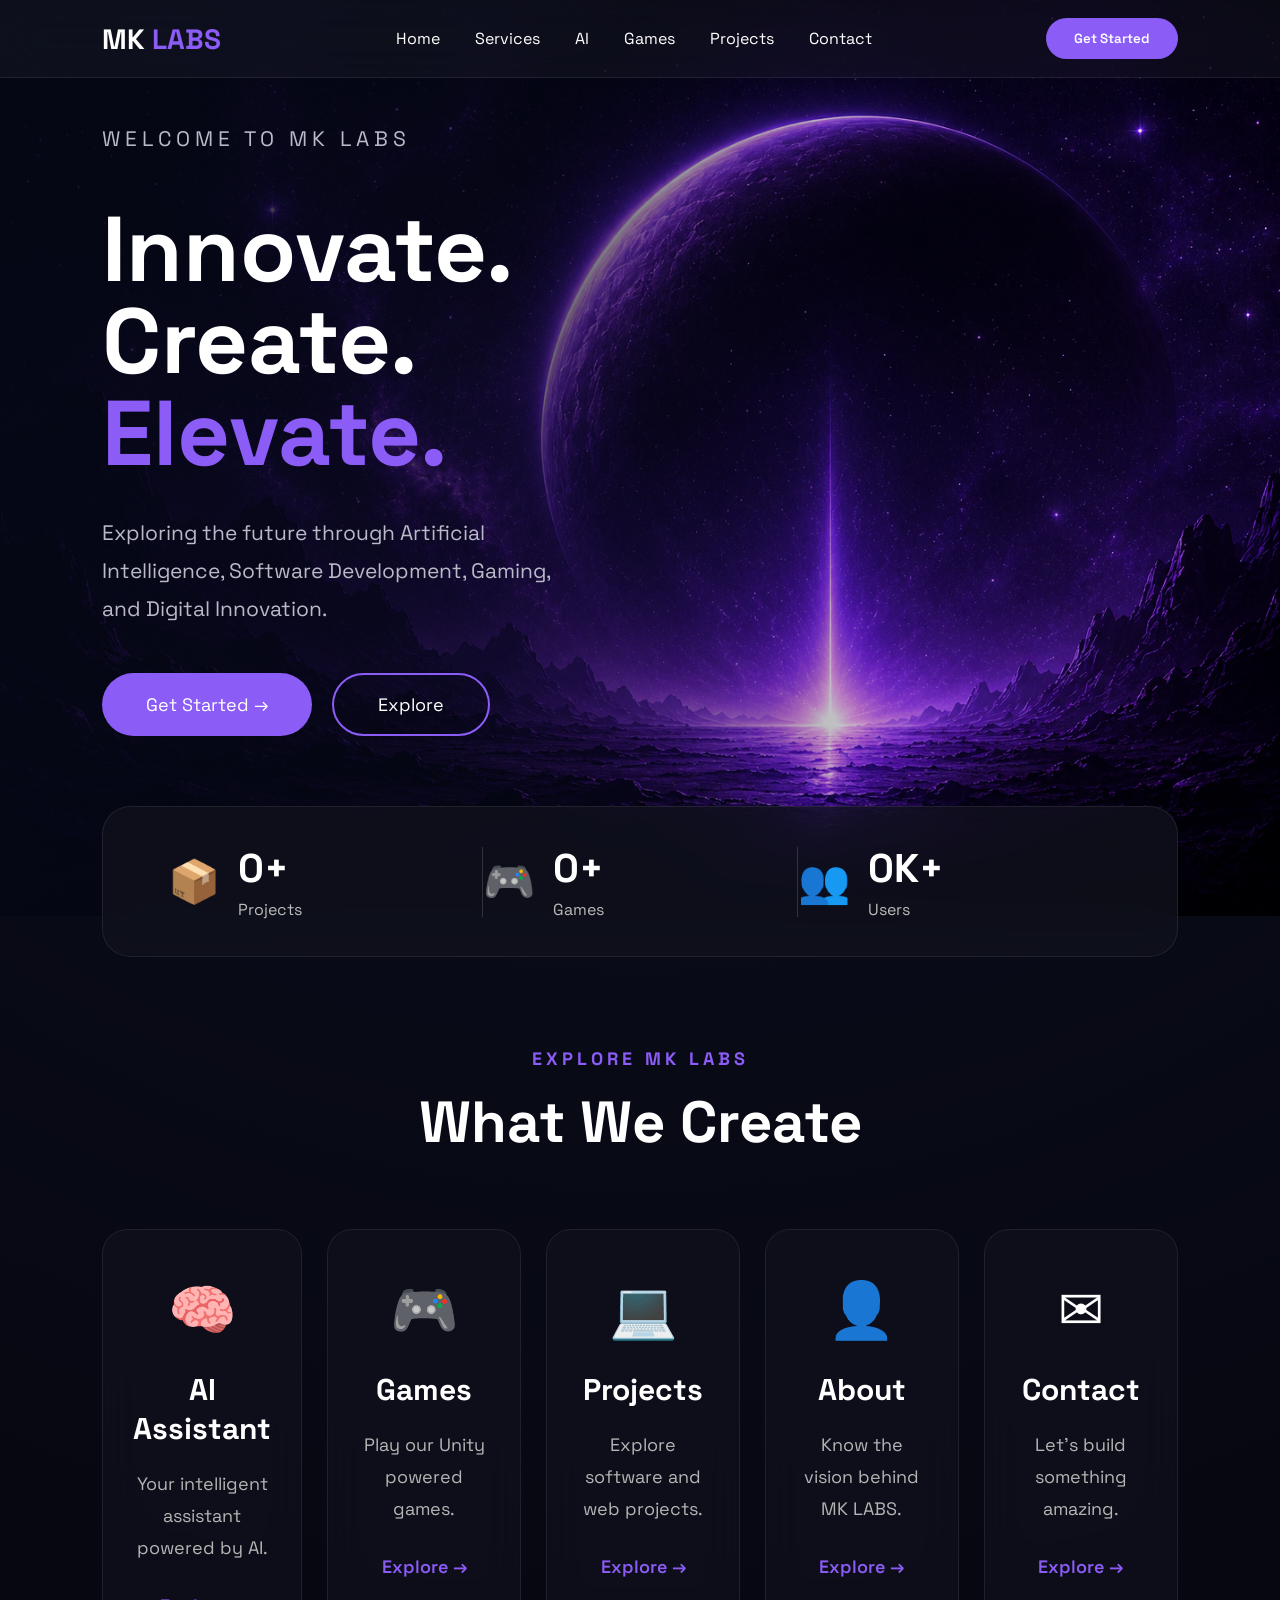
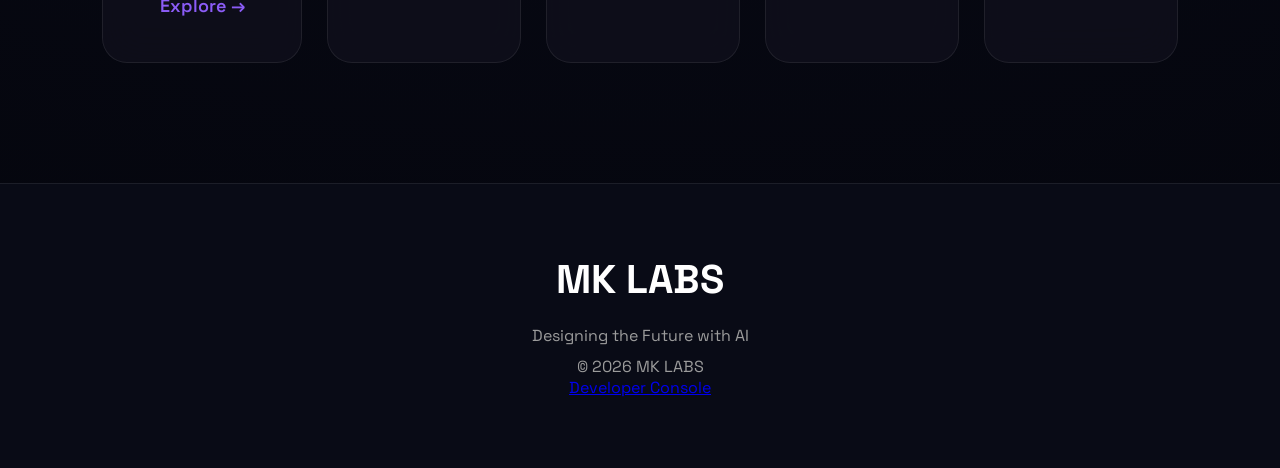
==== index.html @ e6625a3b "Add files via upload" ====
<!DOCTYPE html>
<html lang="en">

<head>

<meta charset="UTF-8">
<meta name="viewport" content="width=device-width, initial-scale=1.0">

<title>MK LABS</title>

<link rel="stylesheet" href="css/style.css">

<link rel="preconnect" href="https://fonts.googleapis.com">
<link rel="preconnect" href="https://fonts.gstatic.com" crossorigin>


<link href="https://fonts.googleapis.com/css2?family=Space+Grotesk:wght@300;400;500;600;700&display=swap" rel="stylesheet">

</head>

<body>

<header>

<nav>

<div class="logo">
MK <span>LABS</span>
</div>

<ul>

<li><a href="#home">Home</a></li>
<li><a href="#services">Services</a></li>
<li><a href="#ai">AI</a></li>
<li><a href="#games">Games</a></li>
<li><a href="#projects">Projects</a></li>
<li><a href="#contact">Contact</a></li>

</ul>

<button class="btn-nav">
Get Started
</button>

</nav>

</header>

<!-- HERO -->

<section class="hero" id="home">

<img
class="hero-bg"
src="assets/images/hero-bg.png"
alt="">

<div class="hero-overlay"></div>

<div class="hero-left">

<p class="small-title">
WELCOME TO MK LABS
</p>

<h1>

Innovate.<br>

Create.<br>

<span>Elevate.</span>

</h1>

<p>

Exploring the future through Artificial Intelligence,
Software Development,
Gaming,
and Digital Innovation.

</p>

<div class="buttons">

<button class="primary">

Get Started →

</button>

<button class="secondary">

Explore

</button>

</div>

</div>

</section>

<!-- STATS -->

<section class="stats">

<div class="stats-box">

<div class="stat">

<div class="icon">

<div class="icon">📦</div>

</div>

<div>

<h2>0+</h2>

<p>Projects</p>

</div>

</div>

<div class="divider"></div>

<div class="stat">

<div class="icon">

<div class="icon">🎮</div>

</div>

<div>

<h2>0+</h2>

<p>Games</p>

</div>

</div>

<div class="divider"></div>

<div class="stat">

<div class="icon">

<div class="icon">👥</div>

</div>

<div>

<h2>0K+</h2>

<p>Users</p>

</div>

</div>

</div>

</section>

<!-- SERVICES -->

<section class="services" id="services">

<h4>EXPLORE MK LABS</h4>

<h2>What We Create</h2>

<div class="service-grid">

<div class="card">

<div class="card-icon">

🧠

</div>

<h3>AI Assistant</h3>

<p>

Your intelligent assistant powered by AI.

</p>

<a href="#">Explore →</a>

</div>

<div class="card">

<div class="card-icon">

🎮

</div>

<h3>Games</h3>

<p>

Play our Unity powered games.

</p>

<a href="#">Explore →</a>

</div>

<div class="card">

<div class="card-icon">

💻

</div>

<h3>Projects</h3>

<p>

Explore software and web projects.

</p>

<a href="#">Explore →</a>

</div>

<div class="card">

<div class="card-icon">

👤

</div>

<h3>About</h3>

<p>

Know the vision behind MK LABS.

</p>

<a href="#">Explore →</a>

</div>

<div class="card">

<div class="card-icon">

✉

</div>

<h3>Contact</h3>

<p>

Let's build something amazing.

</p>

<a href="#">Explore →</a>

</div>

</div>

</section>

<footer>

    <h2>MK LABS</h2>

    <p>
        Designing the Future with AI
    </p>

    <p>
        © 2026 MK LABS
    </p>

    <a href="pages/staff-login.html" class="staff-login-link">
        Developer Console
    </a>

</footer>
<!--
<div id="devPopup" class="dev-popup">
    <div class="dev-popup-content">

        <button id="closePopup" class="close-btn">
            &times;
        </button>

        <div class="dev-icon">⚙</div>

        <h2>The Website is in underdevelopment</h2>

        <p>
            We're currently working on improving the website.
            Some features may not be available yet.
        </p>

    </div>
</div>
-->
<script src="js/script.js"></script>
</body>

</html>
---- css/style.css ----
*{
margin:0;
padding:0;
box-sizing:border-box;
font-family:'Space Grotesk',sans-serif;
}

body{

background:
radial-gradient(circle at top,#231942 0%,#090b18 40%,#04050c 100%);
color:white;
overflow-x:hidden;

}

body::before{

content:"";

position:fixed;

width:100%;
height:100%;

left:0;
top:0;

background-image:

radial-gradient(white 1px,transparent 1px);

background-size:60px 60px;

opacity:.12;

pointer-events:none;

z-index:-1;

}

header{

position:fixed;
width:100%;
top:0;
left:0;
z-index:1000;

padding:18px 8%;

backdrop-filter:blur(20px);

background:rgba(255,255,255,.04);

border-bottom:1px solid rgba(255,255,255,.08);

}

nav{

display:flex;
justify-content:space-between;
align-items:center;

}

.logo{

font-size:28px;
font-weight:700;

}

.logo span{

color:#8B5CF6;

}

nav ul{

display:flex;
gap:35px;

list-style:none;

}

nav a{

color:white;

text-decoration:none;

transition:.3s;

}

nav a:hover{

color:#8B5CF6;

}

.btn-nav{

padding:12px 28px;

background:#8B5CF6;

border:none;

border-radius:50px;

color:white;

cursor:pointer;

font-weight:600;

transition:.3s;

}

.btn-nav:hover{

transform:translateY(-3px);

box-shadow:0 0 25px #8B5CF6;

}

.hero{
    position:relative;
    display:flex;
    align-items:center;
    min-height:100vh;
    padding:120px 8% 180px;
    overflow:hidden;
}

.hero-bg{
    position:absolute;
    inset:0;
    width:100%;
    height:100%;
    object-fit:cover;

    /* Move image slightly to the right */
    object-position:80% center;

    z-index:0;
}

.hero-overlay{

    position:absolute;

    inset:0;

    background:linear-gradient(
        90deg,
        rgba(5,8,22,.88) 0%,
        rgba(5,8,22,.72) 35%,
        rgba(5,8,22,.25) 65%,
        rgba(5,8,22,0) 100%
    );

    z-index:1;

}

.hero-left{

position:relative;
z-index:5;

width:48%;
max-width:620px;

margin-left:0;

}

.small-title{

letter-spacing:5px;

color:#8B5CF6;

margin-bottom:20px;

}

.hero h1{

font-size:92px;
line-height:92px;

font-weight:700;

margin-bottom:35px;

}
.hero h1 span{

color:#8B5CF6;

}

.hero p{

width:95%;

font-size:21px;

line-height:38px;

color:#B9B9C7;

margin-bottom:45px;

}
.buttons{

display:flex;

gap:20px;

}

.primary{

padding:18px 44px;

background:#8B5CF6;

border:none;

border-radius:50px;

color:white;

font-size:18px;

cursor:pointer;

transition:.3s;

}

.secondary{

padding:18px 44px;

background:transparent;

border:2px solid #8B5CF6;

border-radius:50px;

color:white;

font-size:18px;

cursor:pointer;

transition:.3s;

}

.primary:hover,

.secondary:hover{

transform:translateY(-12px) scale(1.03);

box-shadow:
0 0 55px rgba(139,92,246,.28);

}
@keyframes float{

0%{

transform:translateY(0);

}

50%{

transform:translateY(-25px);

}

100%{

transform:translateY(0);

}

}

/* ================= STATS ================= */

.stats{
    position:relative;
    margin-top:-110px;
    z-index:20;
    display:flex;
    justify-content:center;
    padding:0 8%;
}

.stats-box{

    width:1080px;
    max-width:100%;

    display:flex;
    justify-content:space-between;
    align-items:center;

    background:rgba(17,18,30,.72);
    backdrop-filter:blur(18px);

    border:1px solid rgba(255,255,255,.08);

    border-radius:28px;

    padding:36px 65px;

}

.stat{

    display:flex;

    align-items:center;

    gap:18px;

    flex:1;

}

.icon{

    font-size:42px;

}

.stat h2{

    font-size:40px;

}

.stat p{

    color:#bcbcbc;

    margin-top:5px;

}

.divider{

    width:1px;

    height:70px;

    background:rgba(255,255,255,.15);

}
/* =======================================
   SERVICES
======================================= */

.services{

padding:90px 8% 120px;

text-align:center;

}

.services h4{

color:#8B5CF6;

font-size:18px;

letter-spacing:4px;

margin-bottom:15px;

}

.services h2{

font-size:58px;

margin-bottom:70px;

}

.service-grid{

display:grid;

grid-template-columns:repeat(5,1fr);

gap:25px;

}

.card{

background:rgba(16,17,28,.75);

backdrop-filter:blur(20px);

border:1px solid rgba(255,255,255,.08);

border-radius:25px;

padding:45px 30px;

transition:.35s;

cursor:pointer;

}

.card:hover{

transform:translateY(-12px);

border-color:#8B5CF6;

box-shadow:0 0 35px rgba(139,92,246,.35);

}

.card-icon{

font-size:55px;

margin-bottom:25px;

}

.card h3{

font-size:30px;

margin-bottom:20px;

}

.card p{

font-size:18px;

color:#B5B5B5;

line-height:32px;

margin-bottom:30px;

}

.card a{

text-decoration:none;

color:#8B5CF6;

font-size:18px;

font-weight:600;

transition:.3s;

}

.card:hover a{

letter-spacing:2px;

}

footer{

padding:70px 8%;

text-align:center;

border-top:1px solid rgba(255,255,255,.08);

background:#090b16;

}

footer h2{

font-size:40px;

margin-bottom:20px;

}

footer p{

color:#9c9c9c;

margin-top:10px;

}

@media(max-width:1200px){

.service-grid{

grid-template-columns:repeat(auto-fit,minmax(240px,1fr));

}

}

@media(max-width:768px){

.service-grid{

grid-template-columns:1fr;

}

.services h2{

font-size:42px;

}

.card{

padding:38px 28px;

min-height:360px;

}

}

/* =========================
   MOBILE RESPONSIVE
========================= */

@media (max-width: 768px){

header{
    padding:15px 20px;
}

nav{
    justify-content:space-between;
}

/* Hide desktop menu */
nav ul{
    display:none;
}

/* Hide button */
.btn-nav{
    display:none;
}

.logo{
    font-size:20px;
}

/* Hero */

.hero{
    min-height:100vh;
    padding:120px 25px 60px;
}

.hero-bg{
    object-position:70% center;
}

.hero-left{
    width:100%;
    margin-left:0;
}

.small-title{
    font-size:13px;
    letter-spacing:4px;
}

.hero h1{
    font-size:56px;
    line-height:60px;
}

.hero p{
    width:100%;
    font-size:18px;
    line-height:30px;
}

.buttons{
    flex-direction:column;
}

.primary,
.secondary{
    width:100%;
    padding:16px;
}

/* Stats */

.stats{
    margin-top:-40px;
    padding:0 20px;
}

.stats-box{
    width:100%;
    flex-direction:column;
    gap:25px;
    padding:30px;
}

.divider{
    display:none;
}

/* Services */

.services{
    padding:90px 20px;
}

.services h2{
    font-size:42px;
}

.service-grid{
    grid-template-columns:1fr;
}

.card{
    padding:35px 25px;
}
}
.dev-popup {
    position: fixed;
    inset: 0;
    display: flex;
    align-items: center;
    justify-content: center;

    background: rgba(0, 0, 0, 0.35);
    backdrop-filter: blur(8px);
    -webkit-backdrop-filter: blur(8px);

    opacity: 0;
    visibility: hidden;
    pointer-events: none;

    transition: opacity 0.4s ease, visibility 0.4s ease;

    z-index: 9999;
}

.dev-popup.show {
    opacity: 1;
    visibility: visible;
    pointer-events: auto;
}

.dev-popup-content {
    position: relative;

    width: min(90%, 430px);
    padding: 35px 30px;

    text-align: center;

    background: rgba(255, 255, 255, 0.10);
    border: 1px solid rgba(255, 255, 255, 0.25);
    border-radius: 20px;

    backdrop-filter: blur(20px);
    -webkit-backdrop-filter: blur(20px);

    box-shadow: 0 20px 60px rgba(0, 0, 0, 0.35);

    color: white;

    transform: translateY(30px) scale(0.95);
    transition: transform 0.4s ease;
}

.dev-popup.show .dev-popup-content {
    transform: translateY(0) scale(1);
}

.dev-popup-content h2 {
    margin: 15px 0 10px;
    font-size: 24px;
}

.dev-popup-content p {
    margin: 0;
    color: rgba(255, 255, 255, 0.75);
    line-height: 1.6;
}

.dev-icon {
    font-size: 35px;
}

.close-btn {
    position: absolute;
    top: 12px;
    right: 15px;

    width: 35px;
    height: 35px;

    border: none;
    border-radius: 50%;

    background: rgba(255, 255, 255, 0.1);
    color: white;

    font-size: 25px;
    cursor: pointer;

    transition: background 0.2s ease;
}

.close-btn:hover {
    background: rgba(255, 255, 255, 0.25);
}
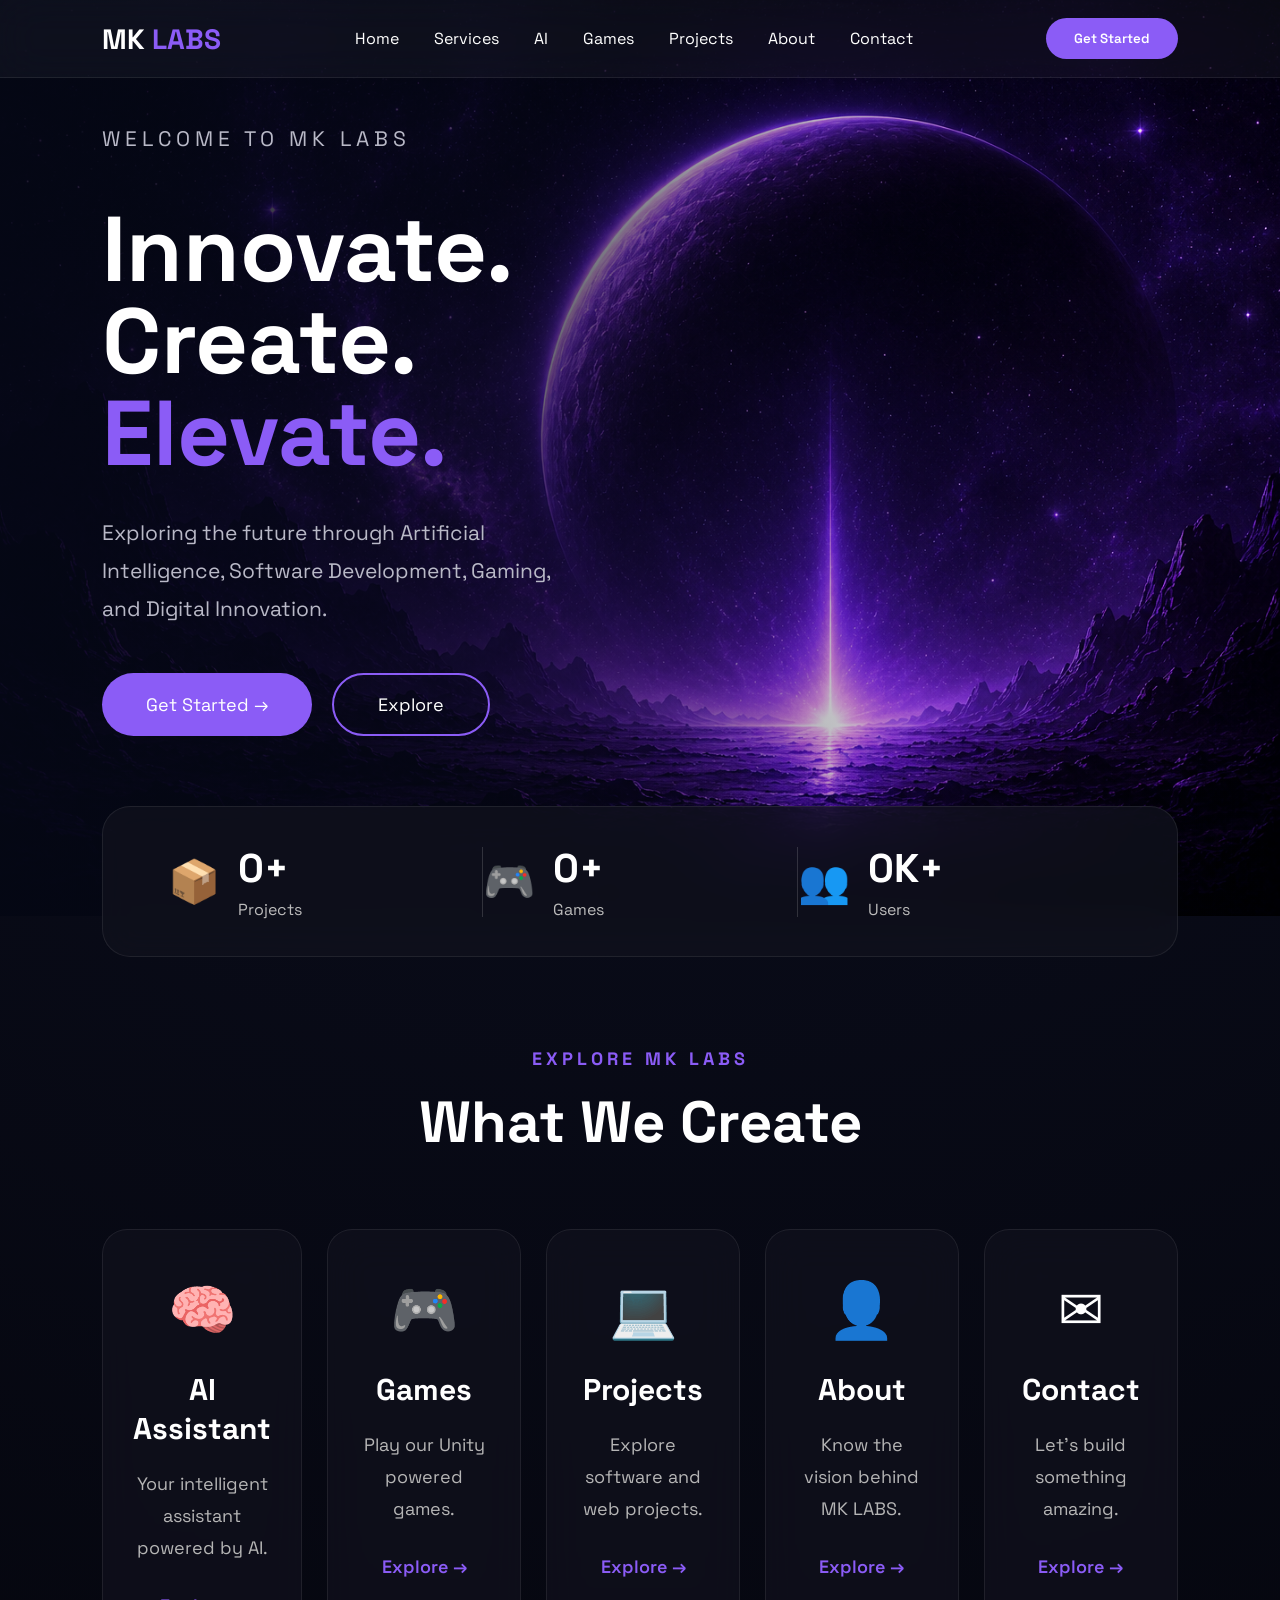
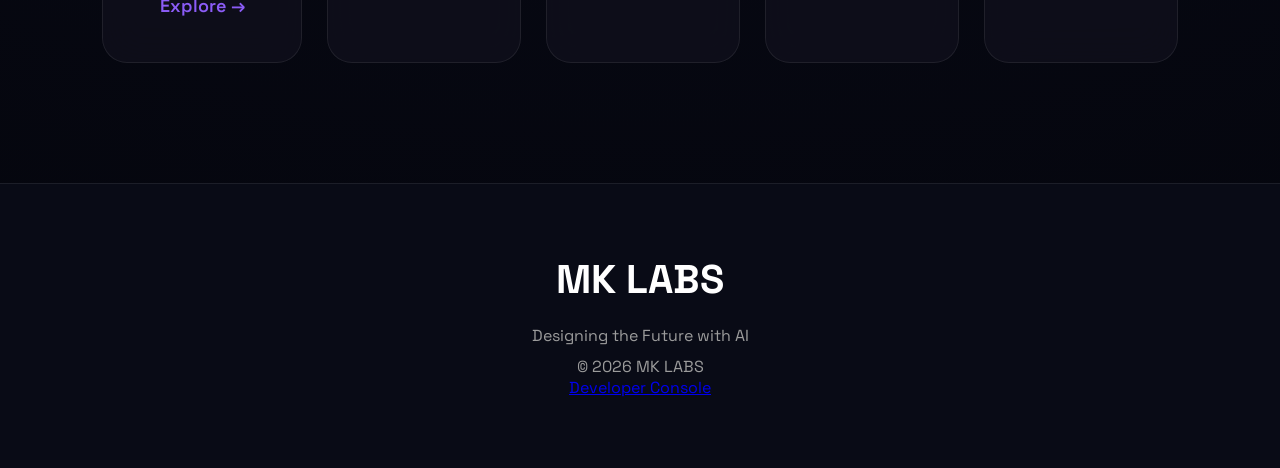
==== commit 54025aac: "Add files via upload" ====
--- a/index.html
+++ b/index.html
@@ -35,6 +35,7 @@
 <li><a href="#ai">AI</a></li>
 <li><a href="#games">Games</a></li>
 <li><a href="#projects">Projects</a></li>
+<li><a href="pages/about.html">About</a></li>
 <li><a href="#contact">Contact</a></li>
 
 </ul>
@@ -257,7 +258,7 @@
 
 </p>
 
-<a href="#">Explore →</a>
+<a href="pages/about.html">Explore →</a>
 
 </div>
 
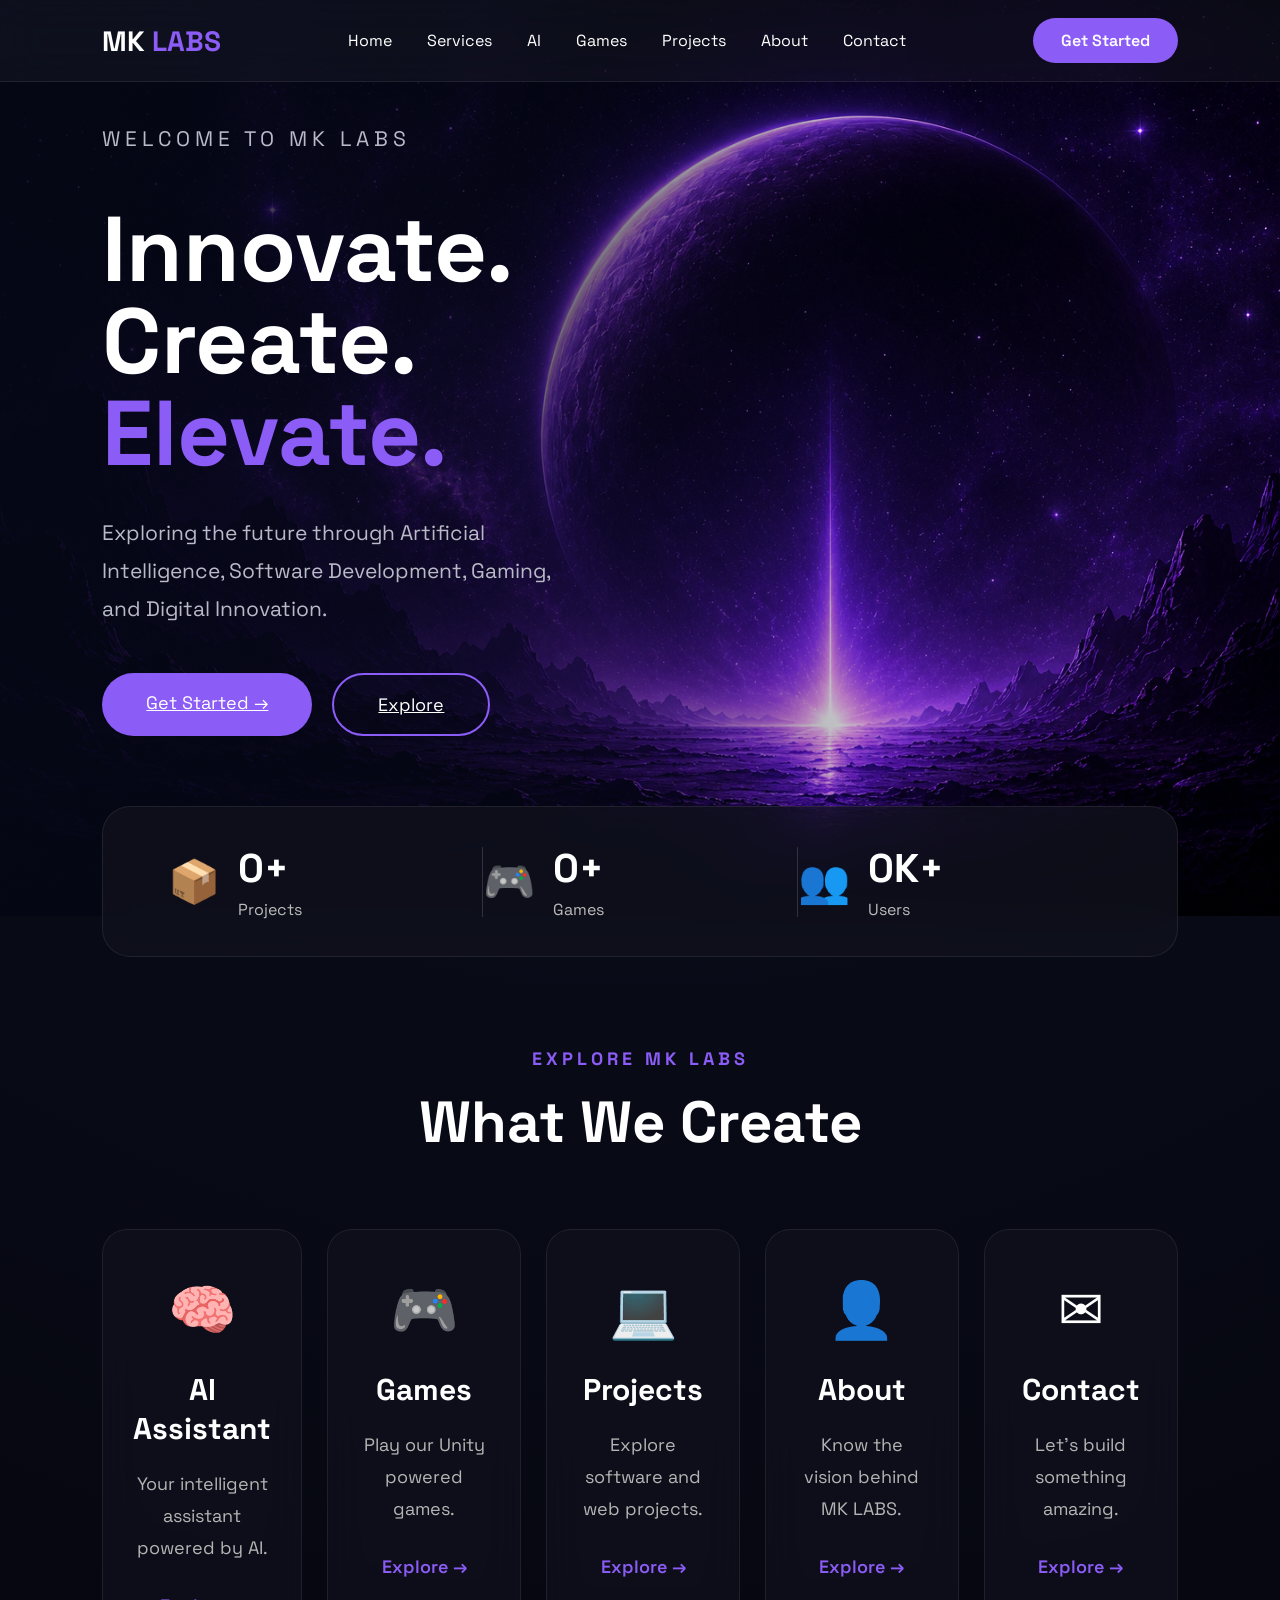
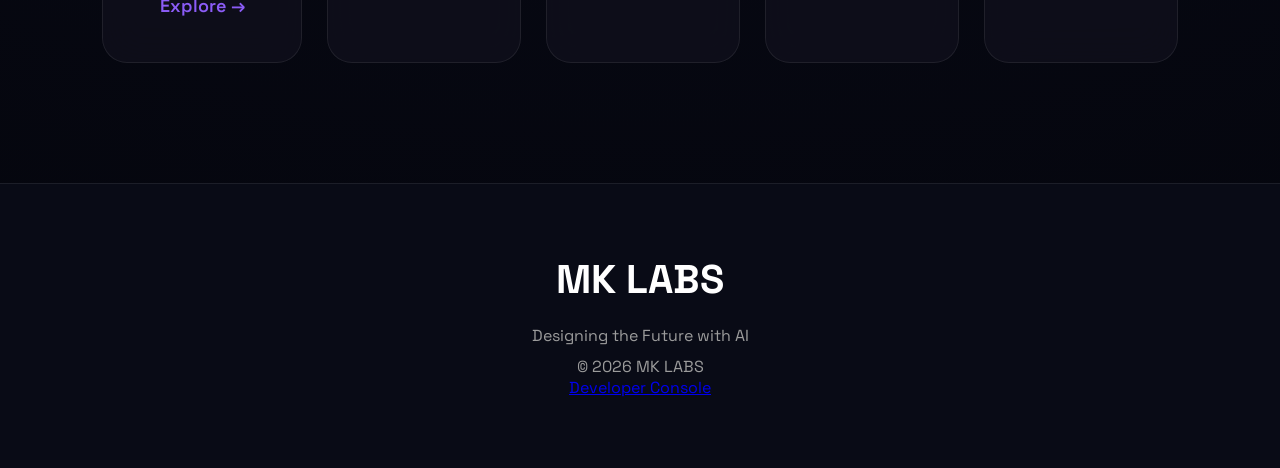
==== commit 334c3482: "Add files via upload" ====
--- a/index.html
+++ b/index.html
@@ -36,13 +36,13 @@
 <li><a href="#games">Games</a></li>
 <li><a href="#projects">Projects</a></li>
 <li><a href="pages/about.html">About</a></li>
-<li><a href="#contact">Contact</a></li>
+<li><a href="pages/contact.html">Contact</a></li>
 
 </ul>
 
-<button class="btn-nav">
-Get Started
-</button>
+<a href="pages/contact.html" class="btn-nav">
+    Get Started
+</a>
 
 </nav>
 
@@ -86,17 +86,17 @@
 
 <div class="buttons">
 
-<button class="primary">
-
-Get Started →
-
-</button>
-
-<button class="secondary">
-
-Explore
-
-</button>
+<a href="pages/contact.html" class="primary">
+
+    Get Started →
+
+</a>
+
+<a href="pages/projects.html" class="secondary">
+
+    Explore
+
+</a>
 
 </div>
 
@@ -278,7 +278,7 @@
 
 </p>
 
-<a href="#">Explore →</a>
+<a href="pages/contact.html">Explore →</a>
 
 </div>
 
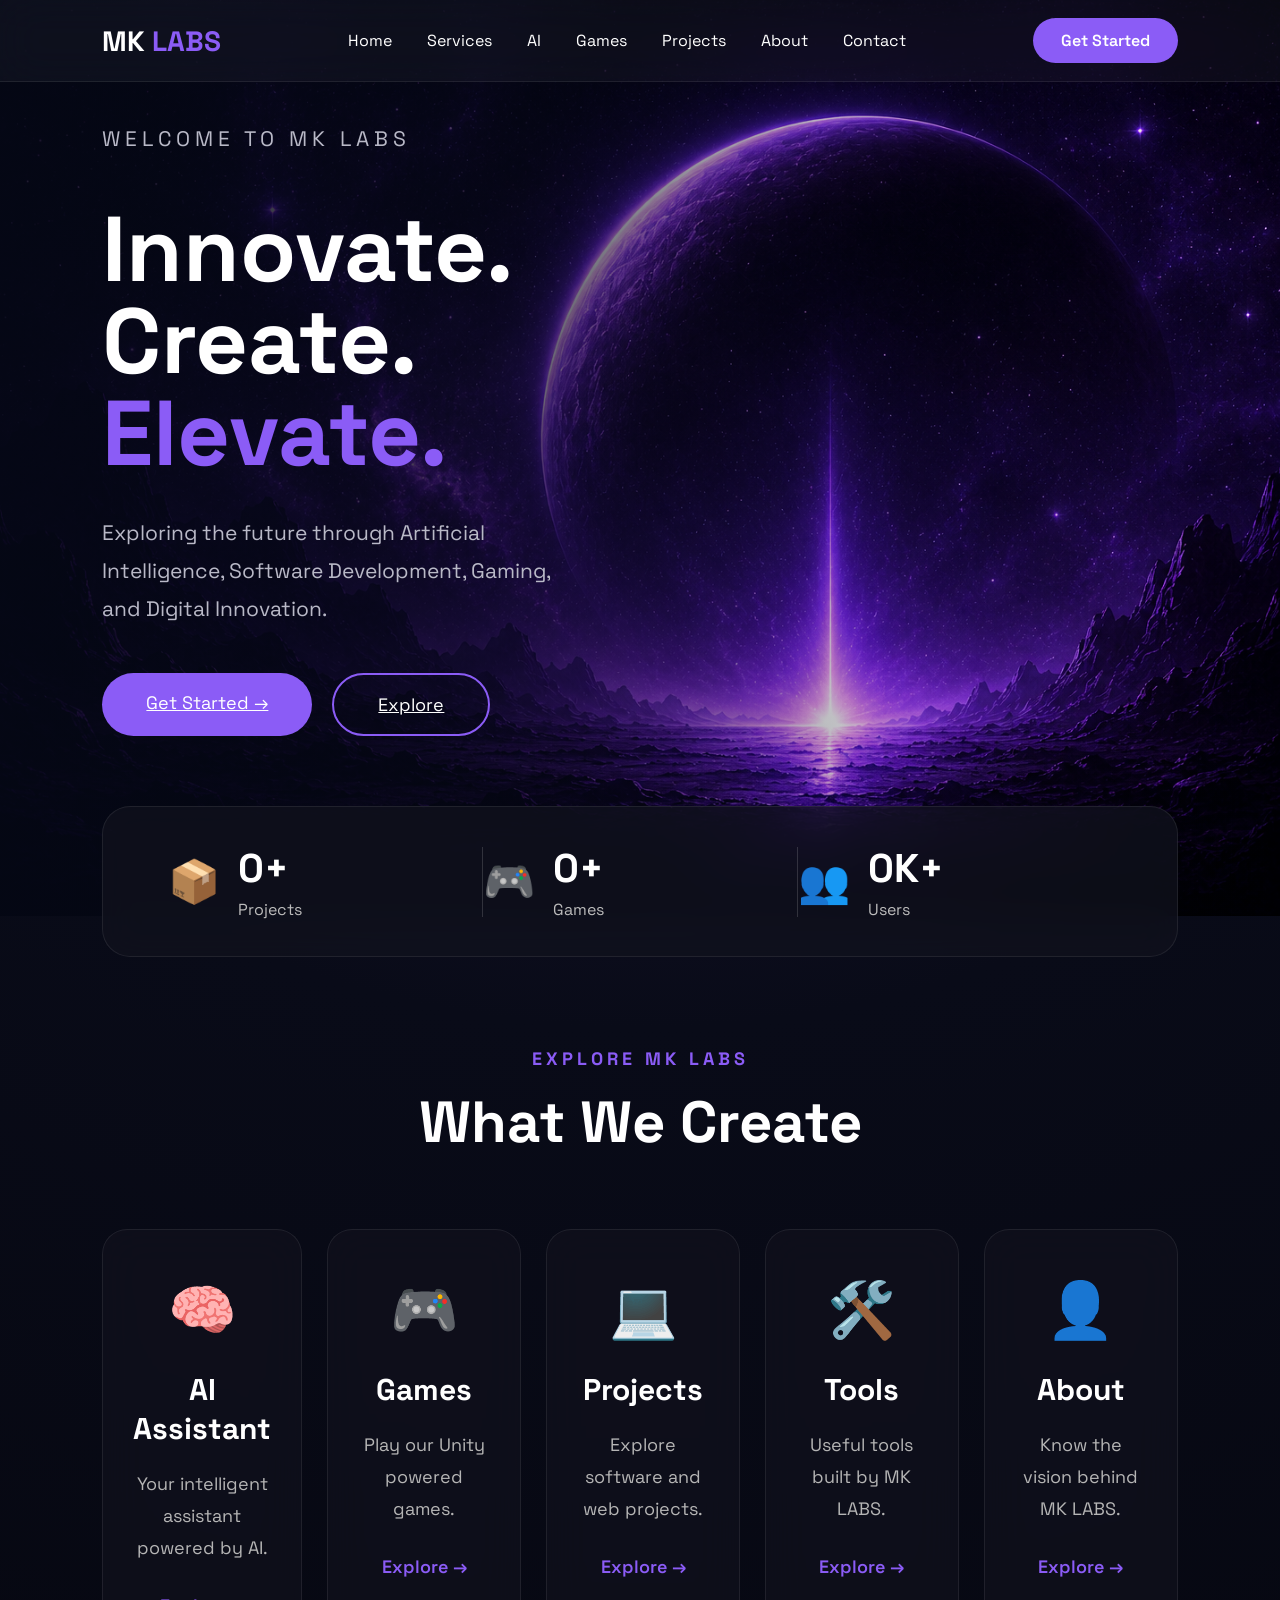
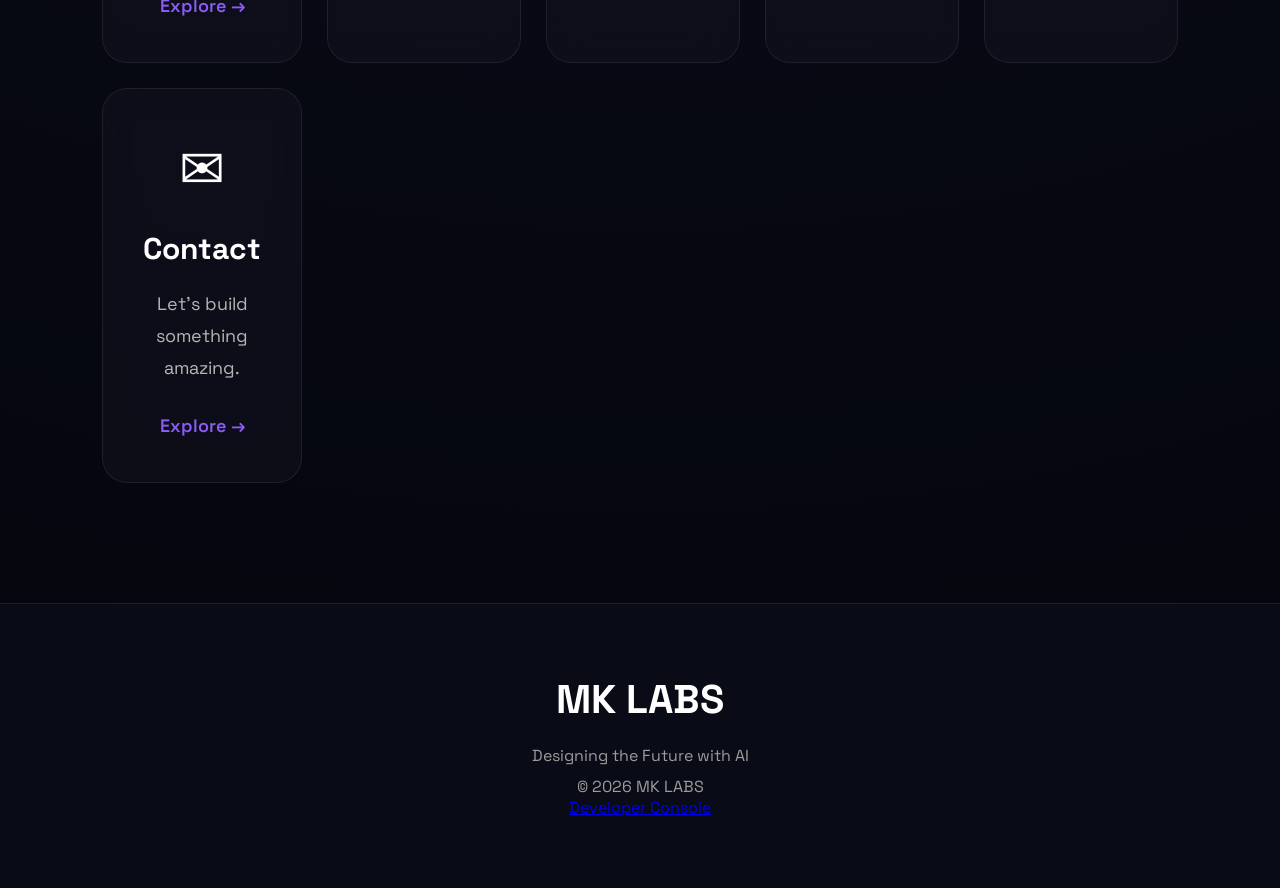
==== commit 52951456: "Add files via upload" ====
--- a/index.html
+++ b/index.html
@@ -7,6 +7,7 @@
 <meta name="viewport" content="width=device-width, initial-scale=1.0">
 
 <title>MK LABS</title>
+<link rel="icon" type="image/png" href="favicon.png">
 
 <link rel="stylesheet" href="css/style.css">
 
@@ -32,7 +33,7 @@
 
 <li><a href="#home">Home</a></li>
 <li><a href="#services">Services</a></li>
-<li><a href="#ai">AI</a></li>
+<li><a href="pages/ai.html">AI</a></li>
 <li><a href="#games">Games</a></li>
 <li><a href="#projects">Projects</a></li>
 <li><a href="pages/about.html">About</a></li>
@@ -182,108 +183,120 @@
 
 <div class="service-grid">
 
-<div class="card">
-
-<div class="card-icon">
-
-🧠
-
-</div>
-
-<h3>AI Assistant</h3>
-
-<p>
-
-Your intelligent assistant powered by AI.
-
-</p>
-
-<a href="#">Explore →</a>
-
-</div>
-
-<div class="card">
-
-<div class="card-icon">
-
-🎮
-
-</div>
-
-<h3>Games</h3>
-
-<p>
-
-Play our Unity powered games.
-
-</p>
-
-<a href="#">Explore →</a>
-
-</div>
-
-<div class="card">
-
-<div class="card-icon">
-
-💻
-
-</div>
-
-<h3>Projects</h3>
-
-<p>
-
-Explore software and web projects.
-
-</p>
-
-<a href="#">Explore →</a>
-
-</div>
-
-<div class="card">
-
-<div class="card-icon">
-
-👤
-
-</div>
-
-<h3>About</h3>
-
-<p>
-
-Know the vision behind MK LABS.
-
-</p>
-
-<a href="pages/about.html">Explore →</a>
-
-</div>
-
-<div class="card">
-
-<div class="card-icon">
-
-✉
-
-</div>
-
-<h3>Contact</h3>
-
-<p>
-
-Let's build something amazing.
-
-</p>
-
-<a href="pages/contact.html">Explore →</a>
-
-</div>
-
-</div>
-
+    <!-- AI ASSISTANT -->
+
+    <div class="card">
+
+        <div class="card-icon">
+            🧠
+        </div>
+
+        <h3>AI Assistant</h3>
+
+        <p>
+            Your intelligent assistant powered by AI.
+        </p>
+
+        <a href="pages/ai.html">Explore →</a>
+
+    </div>
+
+
+    <!-- GAMES -->
+
+    <div class="card">
+
+        <div class="card-icon">
+            🎮
+        </div>
+
+        <h3>Games</h3>
+
+        <p>
+            Play our Unity powered games.
+        </p>
+
+        <a href="#">Explore →</a>
+
+    </div>
+
+
+    <!-- PROJECTS -->
+
+    <div class="card">
+
+        <div class="card-icon">
+            💻
+        </div>
+
+        <h3>Projects</h3>
+
+        <p>
+            Explore software and web projects.
+        </p>
+
+        <a href="#">Explore →</a>
+
+    </div>
+
+
+    <!-- TOOLS -->
+
+    <div class="card">
+
+        <div class="card-icon">
+            🛠️
+        </div>
+
+        <h3>Tools</h3>
+
+        <p>
+            Useful tools built by MK LABS.
+        </p>
+
+        <a href="pages/tools.html">Explore →</a>
+
+    </div>
+
+
+    <!-- ABOUT -->
+
+    <div class="card">
+
+        <div class="card-icon">
+            👤
+        </div>
+
+        <h3>About</h3>
+
+        <p>
+            Know the vision behind MK LABS.
+        </p>
+
+        <a href="pages/about.html">Explore →</a>
+
+    </div>
+
+
+    <!-- CONTACT -->
+
+    <div class="card">
+
+        <div class="card-icon">
+            ✉
+        </div>
+
+        <h3>Contact</h3>
+
+        <p>
+            Let's build something amazing.
+        </p>
+
+        <a href="pages/contact.html">Explore →</a>
+
+    </div>
+
+</div>
 </section>
 
 <footer>
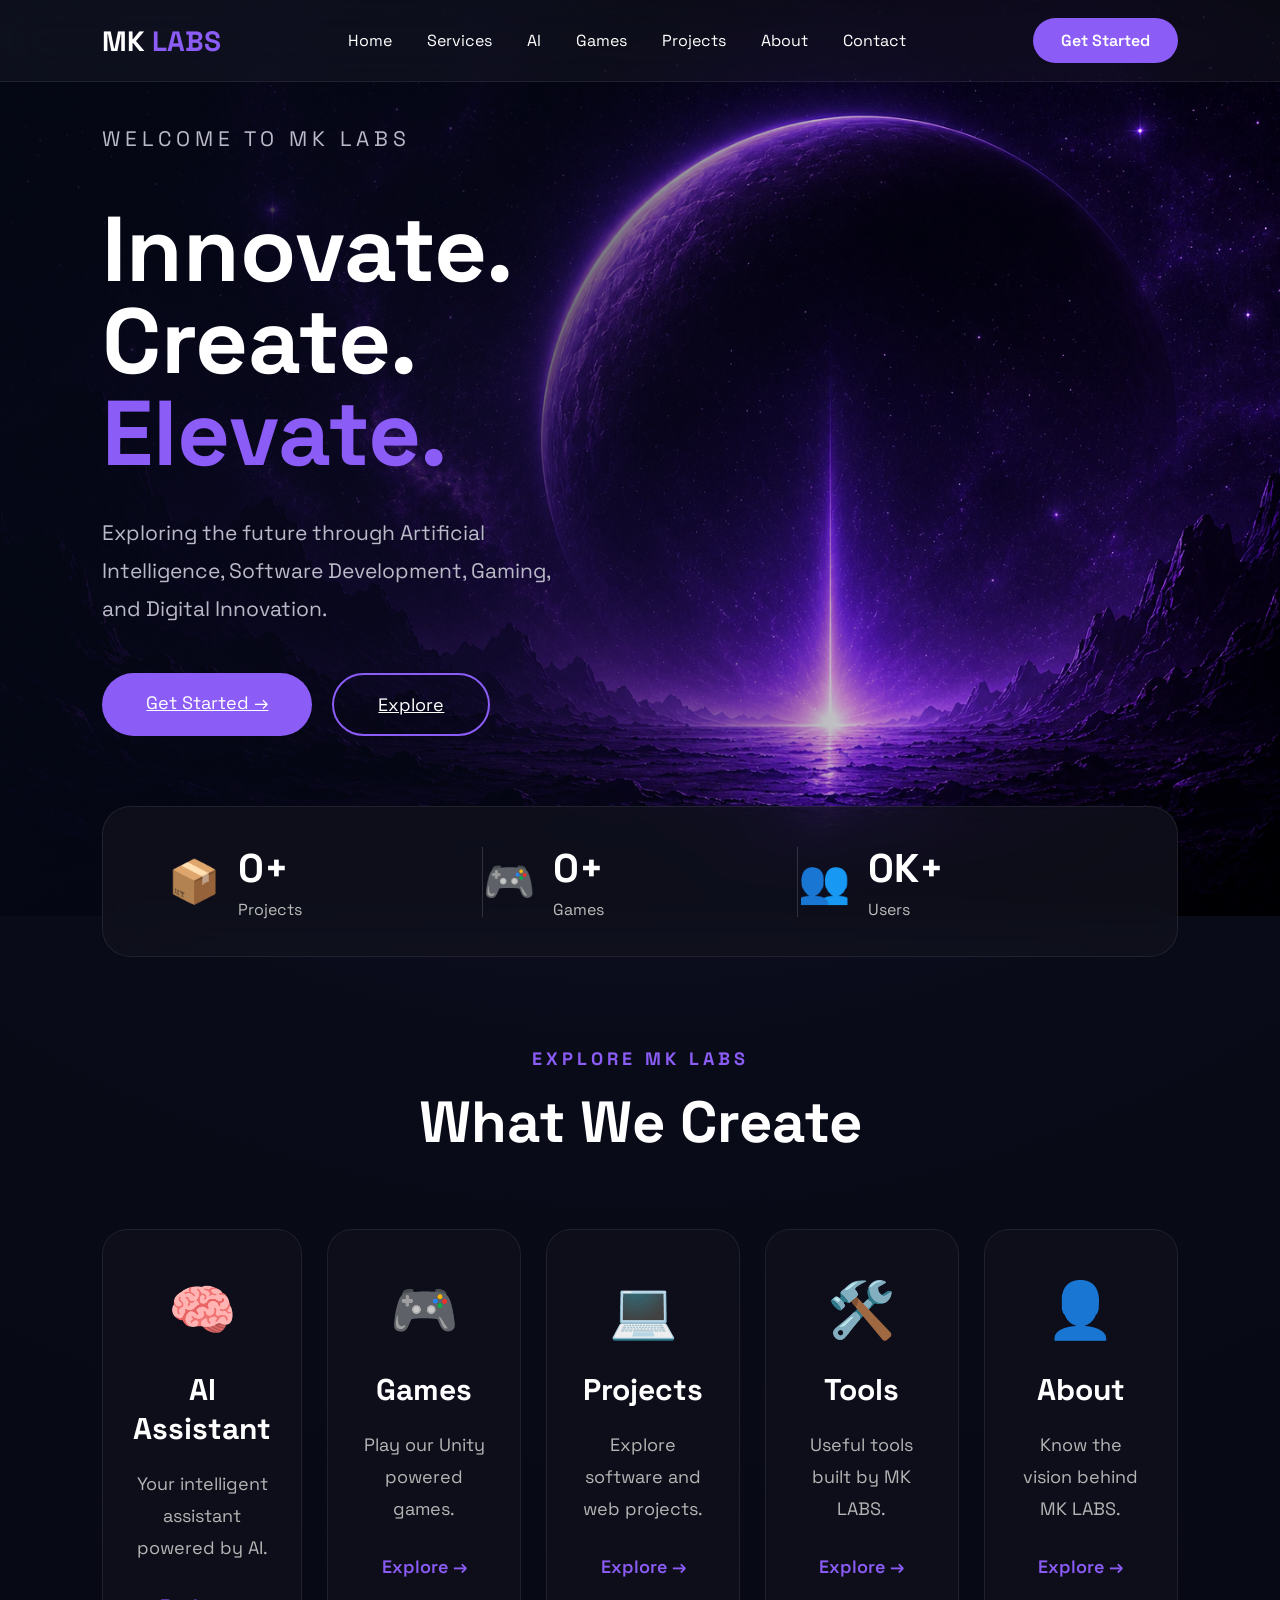
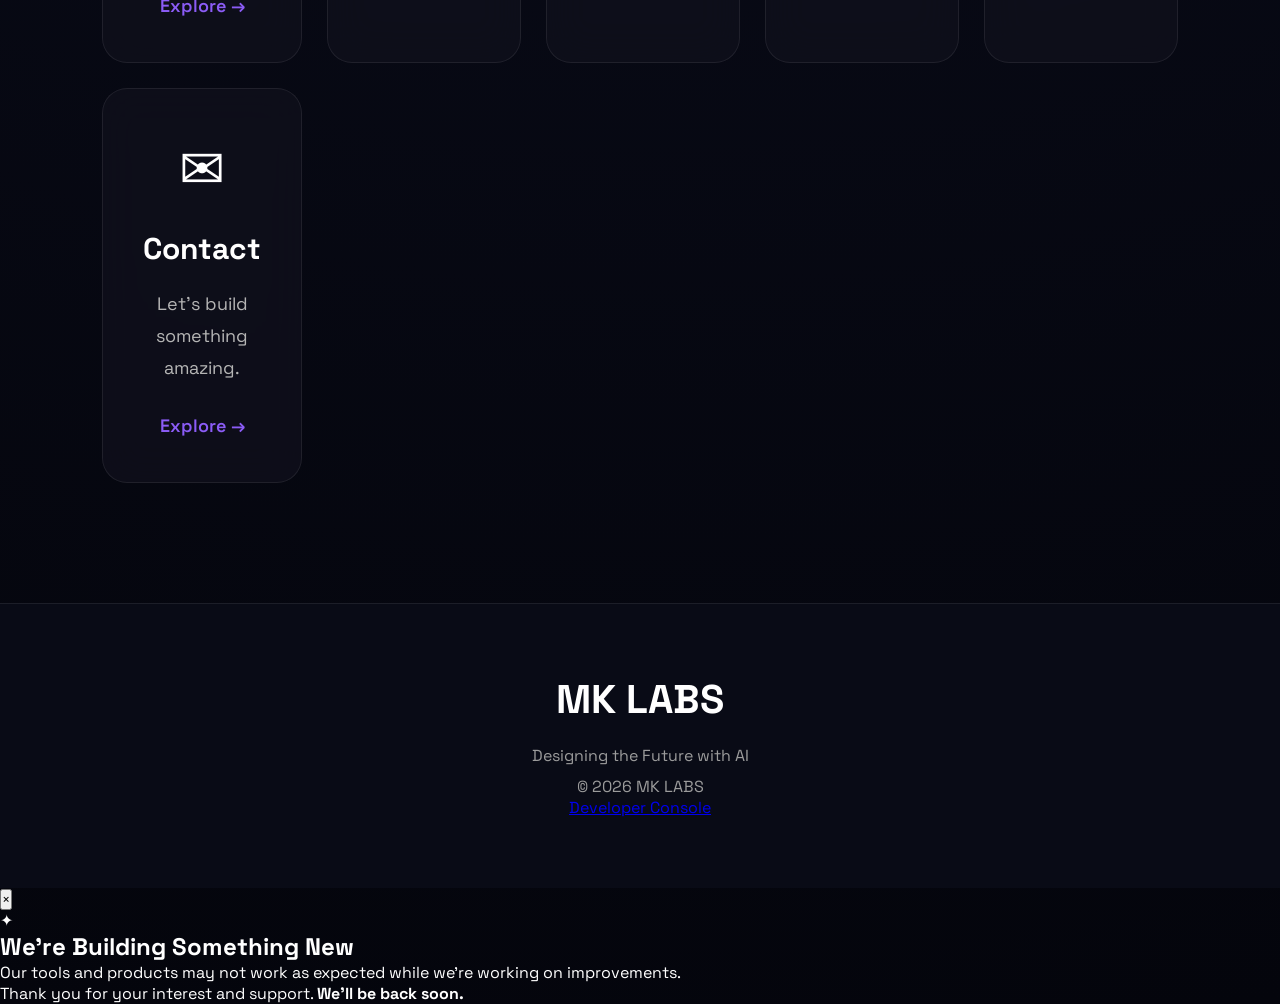
==== commit 4520e6e5: "Add files via upload" ====
--- a/index.html
+++ b/index.html
@@ -338,5 +338,34 @@
 -->
 <script src="js/script.js"></script>
 </body>
+<!-- VISITOR POPUP -->
+
+<div id="welcomePopup" class="welcome-popup">
+
+    <div class="welcome-popup-content">
+
+        <button id="closeWelcomePopup" class="welcome-close">
+            &times;
+        </button>
+
+        <div class="welcome-icon">
+            ✦
+        </div>
+
+        <h2>We're Building Something New</h2>
+
+        <p>
+            Our tools and products may not work as expected
+            while we're working on improvements.
+        </p>
+
+        <p>
+            Thank you for your interest and support.
+            <strong>We'll be back soon.</strong>
+        </p>
+
+    </div>
+
+</div>
 
 </html>
